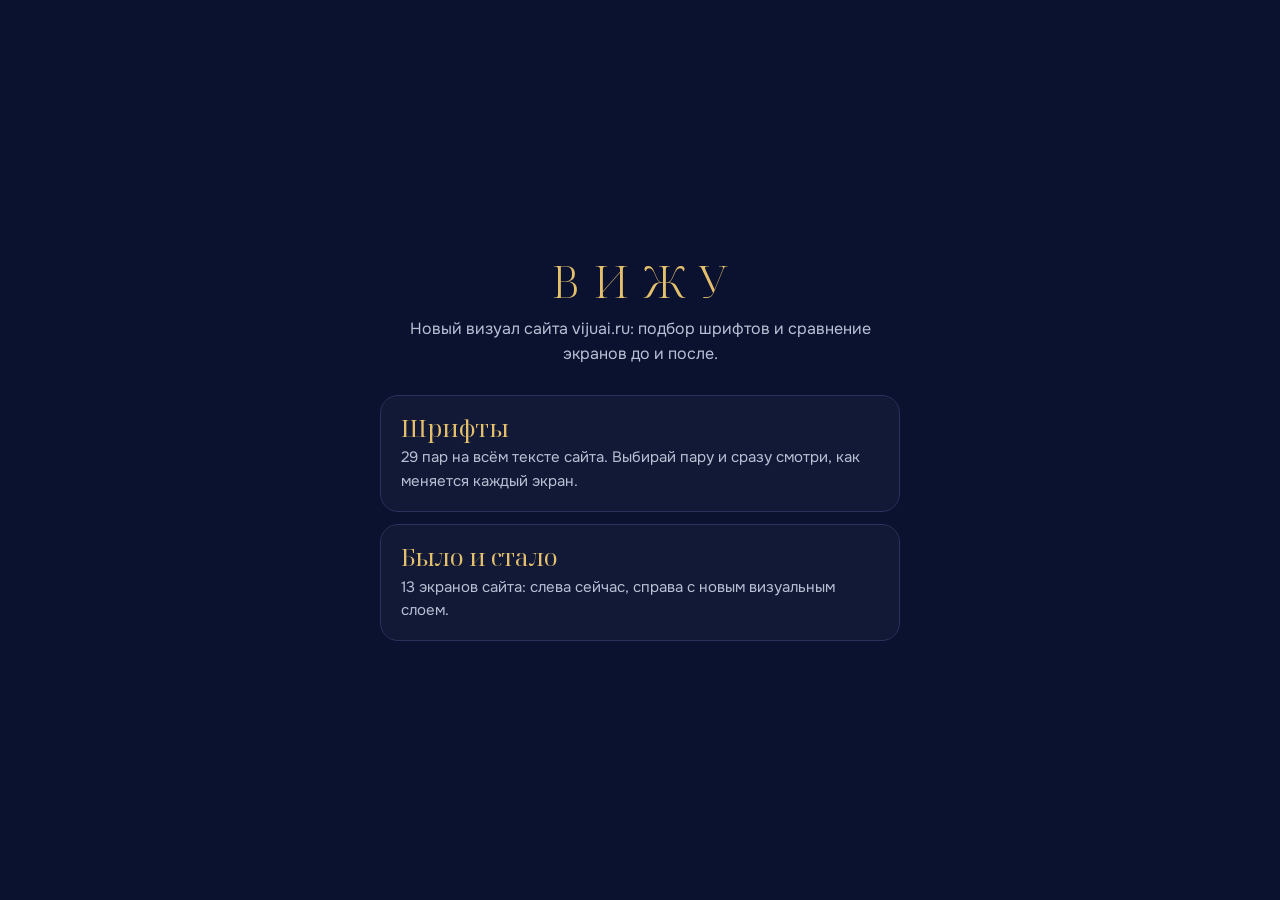
==== index.html @ 248a82a7 "Visual preview for vijuai.ru: fonts lab and before/after Co-Authored-By: Claude Opus 5.5 <noreply@an" ====
<!doctype html>
<html lang="ru">
<head>
<meta charset="utf-8">
<meta name="viewport" content="width=device-width, initial-scale=1">
<meta name="robots" content="noindex, nofollow">
<meta property="og:title" content="Вижу: новый визуал">
<meta property="og:description" content="Шрифты на выбор и сравнение «было / стало» для vijuai.ru.">
<meta property="og:type" content="website">
<title>Вижу: новый визуал</title>
<link rel="preconnect" href="https://fonts.googleapis.com">
<link rel="preconnect" href="https://fonts.gstatic.com" crossorigin>
<link rel="stylesheet" href="https://fonts.googleapis.com/css2?family=Noto+Serif+Display:wght@300;400&family=Onest:wght@400;600&display=swap">
<style>
  * { box-sizing: border-box; }
  body { margin: 0; min-height: 100vh; background: #0b1230; color: #f2eee6; font: 400 16px/1.55 'Onest', system-ui, sans-serif; display: grid; place-items: center; }
  main { width: 100%; max-width: 560px; padding: 40px 20px; text-align: center; }
  .mark { font: 300 44px/1 'Noto Serif Display', Georgia, serif; letter-spacing: .32em; padding-left: .32em; color: #e4bf6c; }
  p { color: #b9c0d4; margin: 14px auto 28px; max-width: 42ch; }
  a.card { display: block; text-align: left; text-decoration: none; color: inherit; border: 1px solid #28325a; border-radius: 18px; padding: 18px 20px; background: #111936; }
  a.card + a.card { margin-top: 12px; }
  a.card:hover, a.card:focus-visible { border-color: #e4bf6c; outline: none; }
  a.card b { display: block; font: 400 24px/1.2 'Noto Serif Display', Georgia, serif; color: #e4bf6c; }
  a.card span { display: block; margin-top: 4px; color: #b9c0d4; font-size: 15px; }
</style>
</head>
<body>
<main>
  <div class="mark">ВИЖУ</div>
  <p>Новый визуал сайта vijuai.ru: подбор шрифтов и сравнение экранов до и после.</p>
  <a class="card" href="shrifty/"><b>Шрифты</b><span>29 пар на всём тексте сайта. Выбирай пару и сразу смотри, как меняется каждый экран.</span></a>
  <a class="card" href="bylo-stalo/"><b>Было и стало</b><span>13 экранов сайта: слева сейчас, справа с новым визуальным слоем.</span></a>
</main>
</body>
</html>
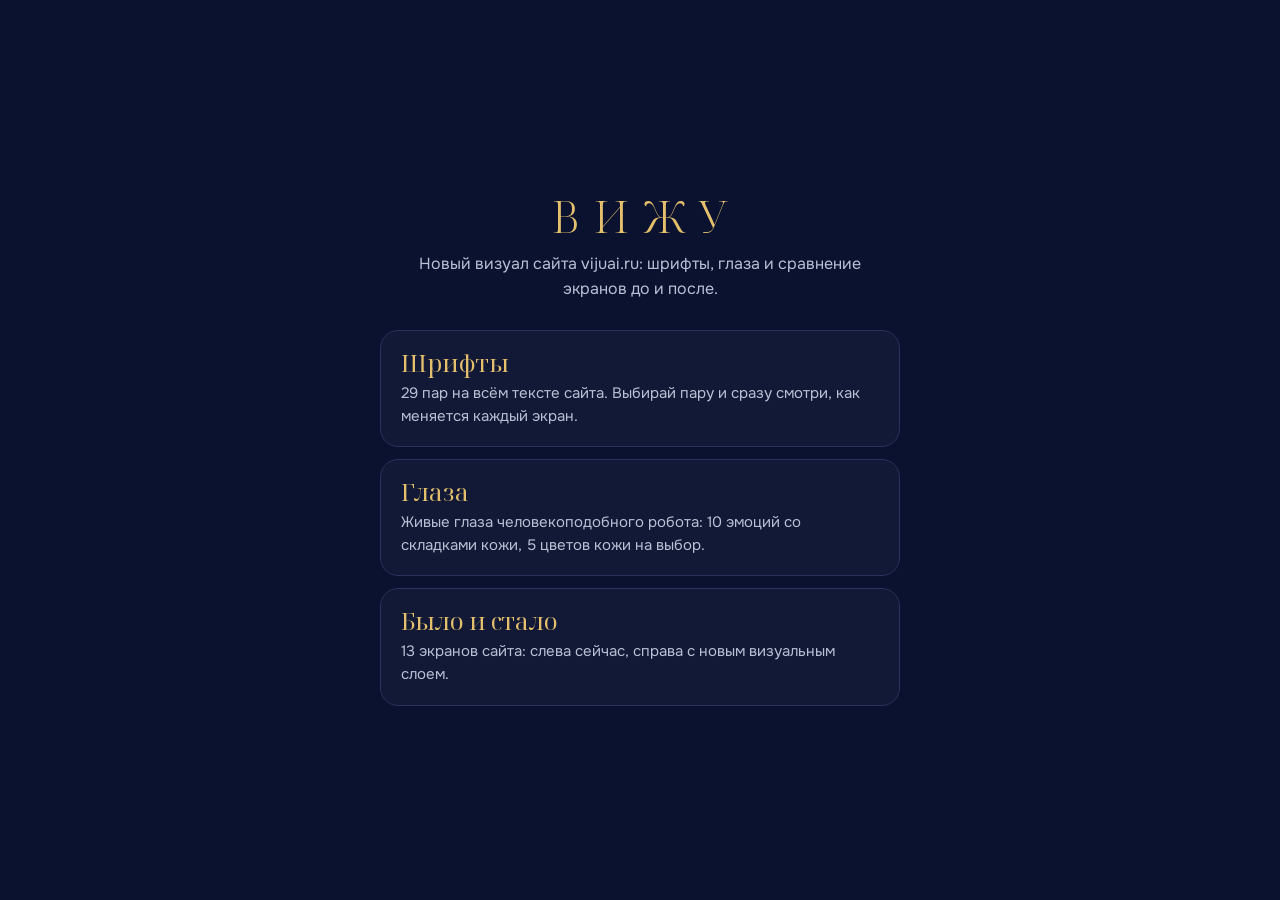
==== commit 1b422427: "Add eye lab: emotions with skin folds and skin colour variants Co-Authored-By: Claude Opus 5.5 <nore" ====
--- a/index.html
+++ b/index.html
@@ -27,8 +27,9 @@
 <body>
 <main>
   <div class="mark">ВИЖУ</div>
-  <p>Новый визуал сайта vijuai.ru: подбор шрифтов и сравнение экранов до и после.</p>
+  <p>Новый визуал сайта vijuai.ru: шрифты, глаза и сравнение экранов до и после.</p>
   <a class="card" href="shrifty/"><b>Шрифты</b><span>29 пар на всём тексте сайта. Выбирай пару и сразу смотри, как меняется каждый экран.</span></a>
+  <a class="card" href="glaza/"><b>Глаза</b><span>Живые глаза человекоподобного робота: 10 эмоций со складками кожи, 5 цветов кожи на выбор.</span></a>
   <a class="card" href="bylo-stalo/"><b>Было и стало</b><span>13 экранов сайта: слева сейчас, справа с новым визуальным слоем.</span></a>
 </main>
 </body>
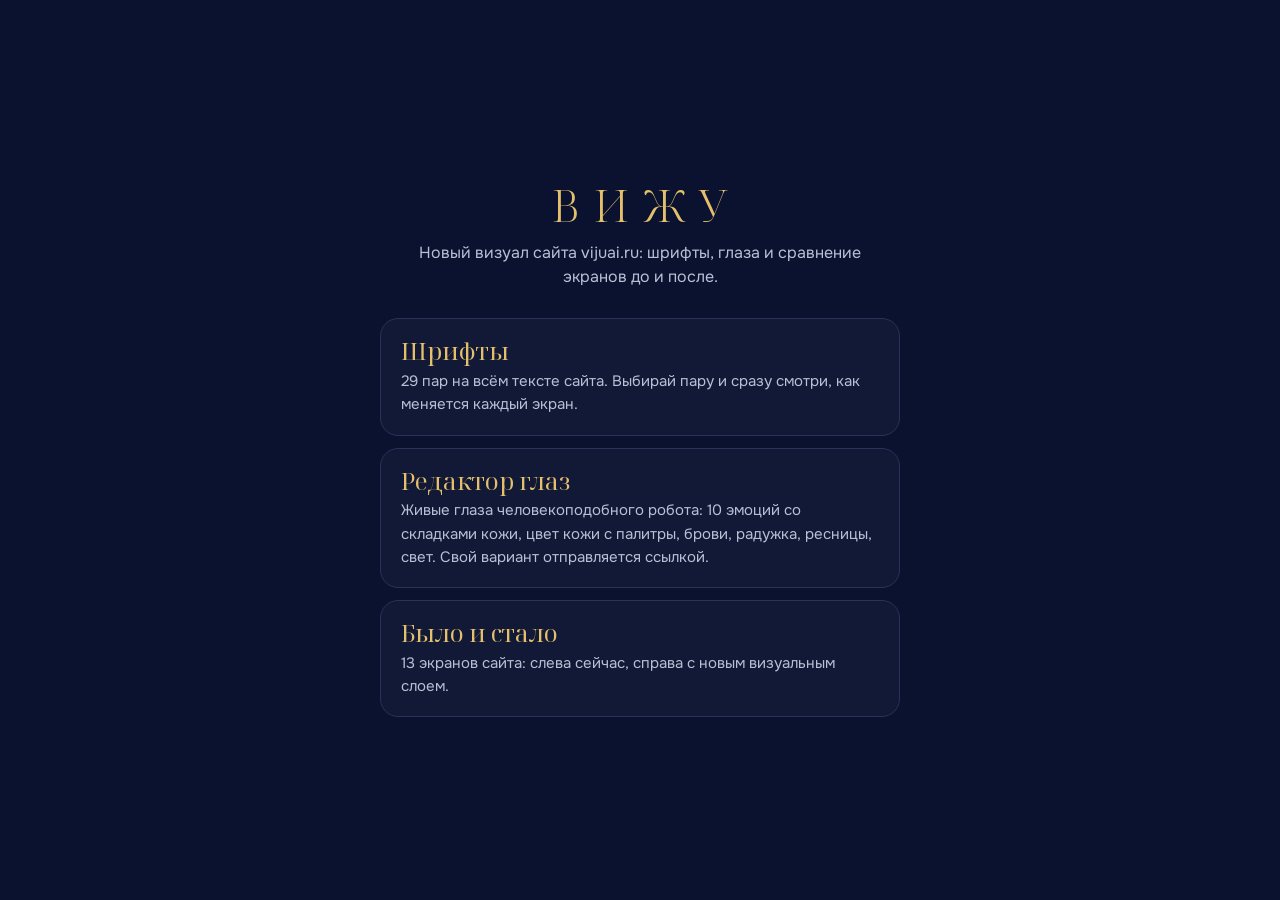
==== commit ece57b6c: "Eye editor: v4 engine with anatomical creases, soft skin shading, brow hair mass; full manual editor" ====
--- a/index.html
+++ b/index.html
@@ -29,7 +29,7 @@
   <div class="mark">ВИЖУ</div>
   <p>Новый визуал сайта vijuai.ru: шрифты, глаза и сравнение экранов до и после.</p>
   <a class="card" href="shrifty/"><b>Шрифты</b><span>29 пар на всём тексте сайта. Выбирай пару и сразу смотри, как меняется каждый экран.</span></a>
-  <a class="card" href="glaza/"><b>Глаза</b><span>Живые глаза человекоподобного робота: 10 эмоций со складками кожи, 5 цветов кожи на выбор.</span></a>
+  <a class="card" href="glaza/"><b>Редактор глаз</b><span>Живые глаза человекоподобного робота: 10 эмоций со складками кожи, цвет кожи с палитры, брови, радужка, ресницы, свет. Свой вариант отправляется ссылкой.</span></a>
   <a class="card" href="bylo-stalo/"><b>Было и стало</b><span>13 экранов сайта: слева сейчас, справа с новым визуальным слоем.</span></a>
 </main>
 </body>
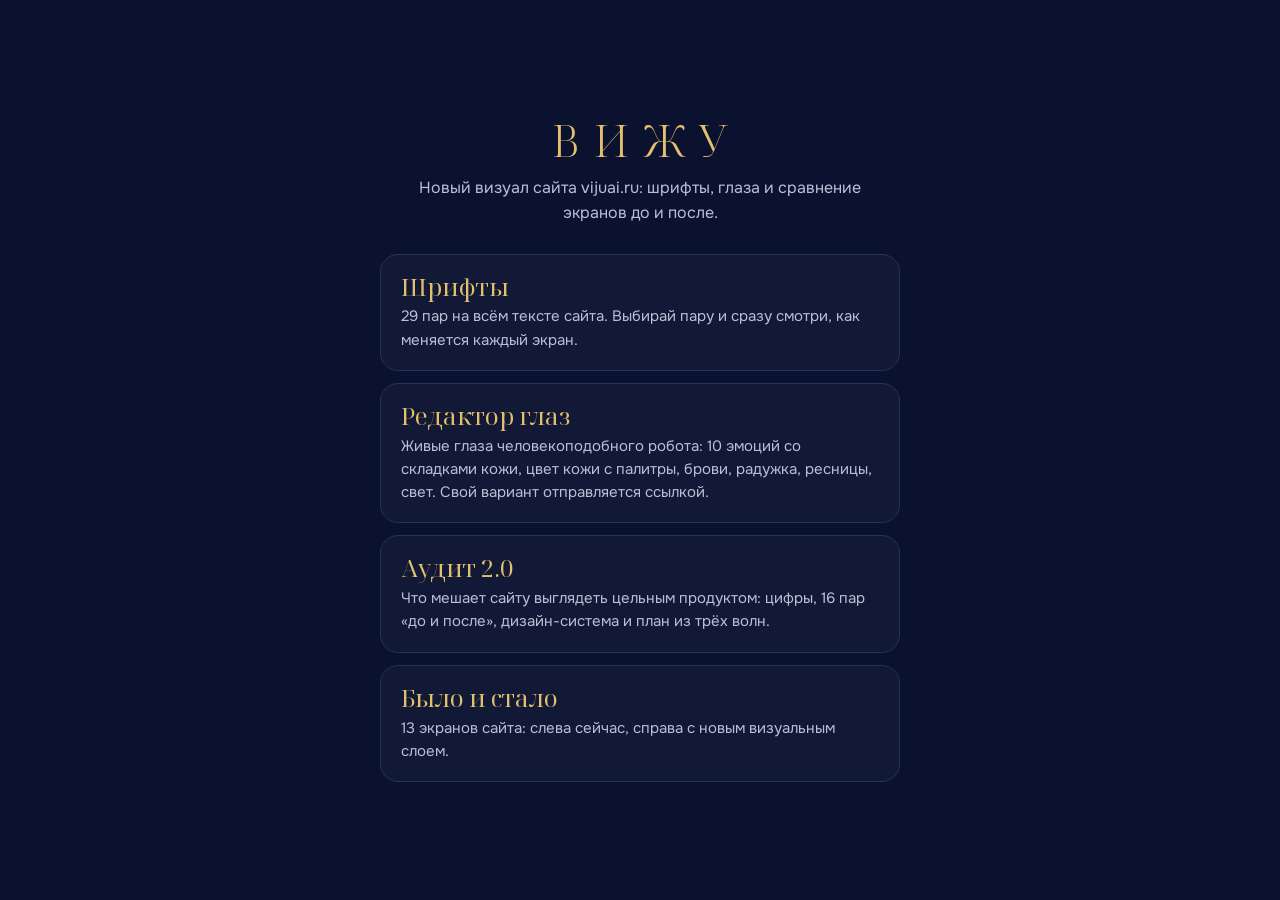
==== commit 5bd4b0f0: "Visual audit 2.0: findings, metrics, 16 before/after pairs, design system and plan Co-Authored-By: C" ====
--- a/index.html
+++ b/index.html
@@ -30,6 +30,7 @@
   <p>Новый визуал сайта vijuai.ru: шрифты, глаза и сравнение экранов до и после.</p>
   <a class="card" href="shrifty/"><b>Шрифты</b><span>29 пар на всём тексте сайта. Выбирай пару и сразу смотри, как меняется каждый экран.</span></a>
   <a class="card" href="glaza/"><b>Редактор глаз</b><span>Живые глаза человекоподобного робота: 10 эмоций со складками кожи, цвет кожи с палитры, брови, радужка, ресницы, свет. Свой вариант отправляется ссылкой.</span></a>
+  <a class="card" href="audit/"><b>Аудит 2.0</b><span>Что мешает сайту выглядеть цельным продуктом: цифры, 16 пар «до и после», дизайн-система и план из трёх волн.</span></a>
   <a class="card" href="bylo-stalo/"><b>Было и стало</b><span>13 экранов сайта: слева сейчас, справа с новым визуальным слоем.</span></a>
 </main>
 </body>
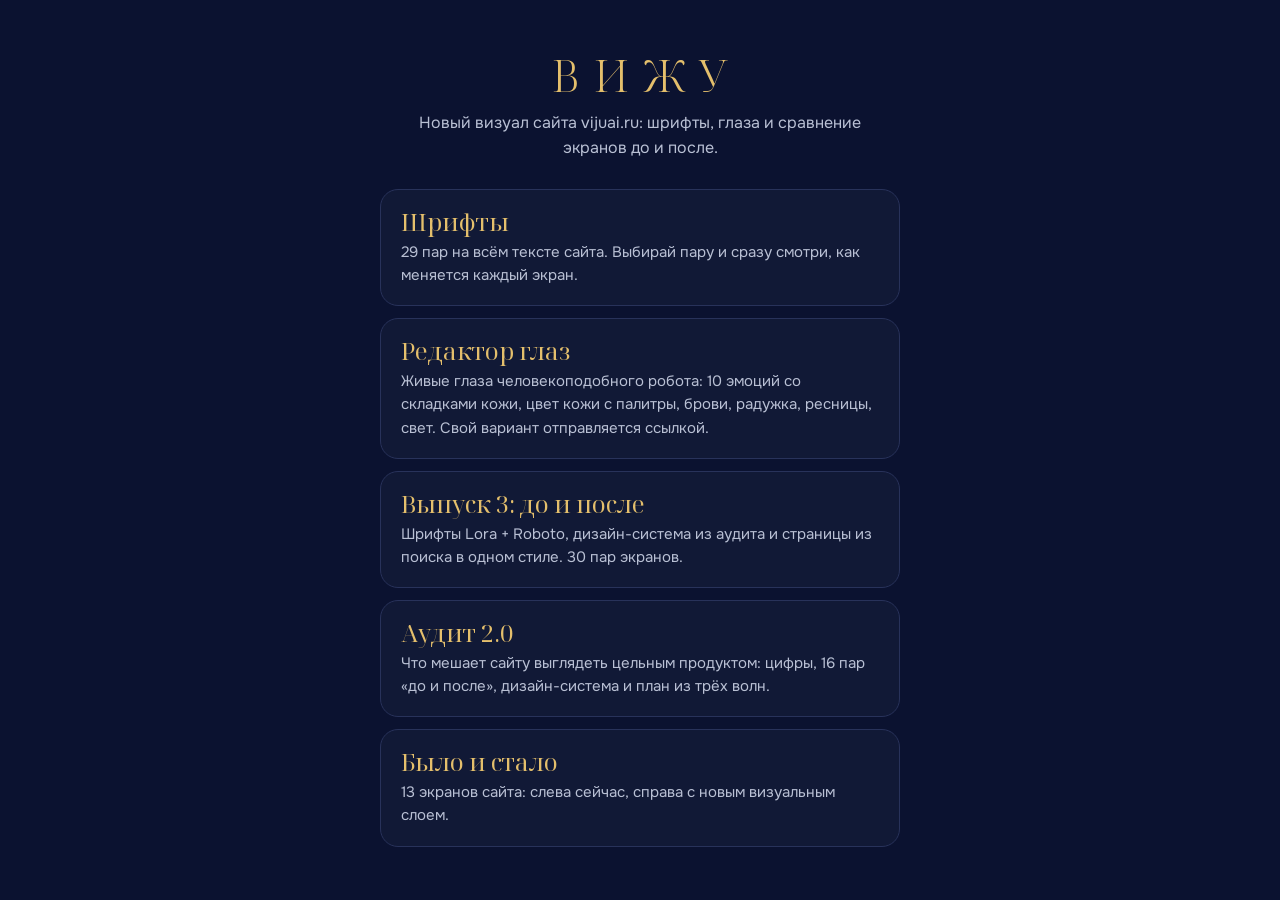
==== commit 5c521d02: "Release 3 preview: before/after for Lora + Roboto and design system v1 Co-Authored-By: Claude Opus 5" ====
--- a/index.html
+++ b/index.html
@@ -30,6 +30,7 @@
   <p>Новый визуал сайта vijuai.ru: шрифты, глаза и сравнение экранов до и после.</p>
   <a class="card" href="shrifty/"><b>Шрифты</b><span>29 пар на всём тексте сайта. Выбирай пару и сразу смотри, как меняется каждый экран.</span></a>
   <a class="card" href="glaza/"><b>Редактор глаз</b><span>Живые глаза человекоподобного робота: 10 эмоций со складками кожи, цвет кожи с палитры, брови, радужка, ресницы, свет. Свой вариант отправляется ссылкой.</span></a>
+  <a class="card" href="vypusk-3/"><b>Выпуск 3: до и после</b><span>Шрифты Lora + Roboto, дизайн-система из аудита и страницы из поиска в одном стиле. 30 пар экранов.</span></a>
   <a class="card" href="audit/"><b>Аудит 2.0</b><span>Что мешает сайту выглядеть цельным продуктом: цифры, 16 пар «до и после», дизайн-система и план из трёх волн.</span></a>
   <a class="card" href="bylo-stalo/"><b>Было и стало</b><span>13 экранов сайта: слева сейчас, справа с новым визуальным слоем.</span></a>
 </main>
